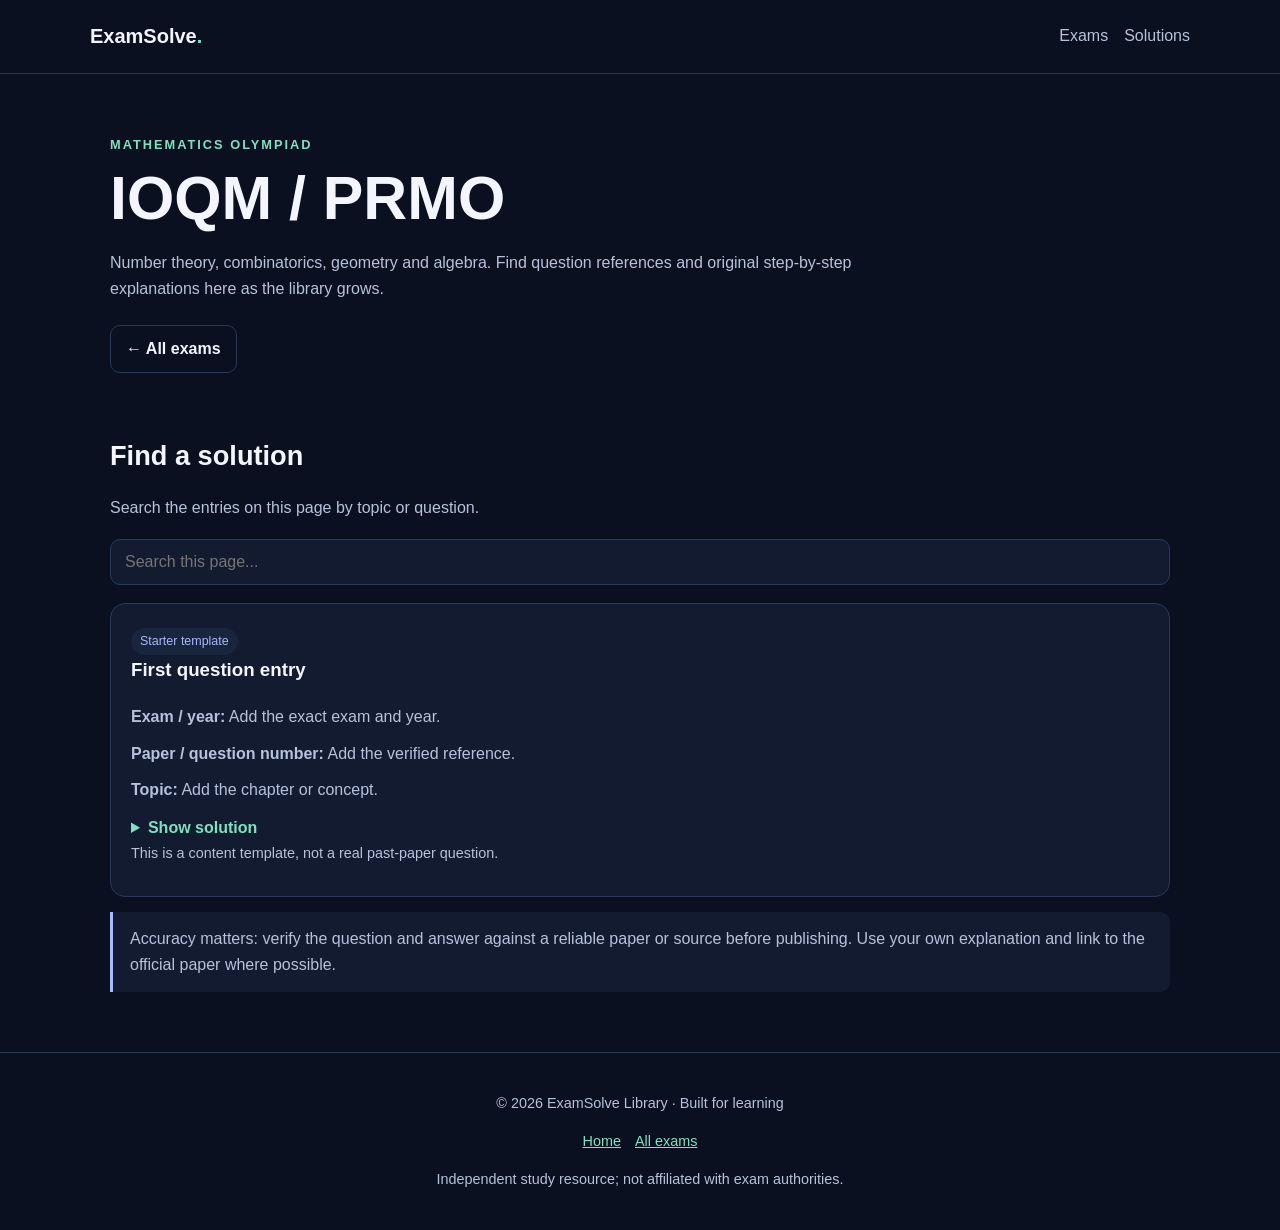
==== ioqm.html @ bfa8d43a "Add files via upload" ====
<!DOCTYPE html>
<html lang="en">
<head>
<meta charset="UTF-8"><meta name="viewport" content="width=device-width, initial-scale=1.0">
<meta name="description" content="Original explanations and question references for IOQM / PRMO.">
<meta name="robots" content="index,follow"><title>IOQM / PRMO | ExamSolve</title>
<link rel="stylesheet" href="styles.css">
</head>
<body>
<header><div class="brand"><a href="index.html">ExamSolve<span style="color:var(--accent)">.</span></a></div>
<nav aria-label="Main navigation"><a href="index.html#exams">Exams</a><a href="index.html#solutions">Solutions</a></nav></header>
<main><section class="hero"><div class="eyebrow">Mathematics olympiad</div><h1>IOQM / PRMO</h1>
<p class="muted">Number theory, combinatorics, geometry and algebra. Find question references and original step-by-step explanations here as the library grows.</p>
<div class="actions"><a class="btn secondary" href="index.html#exams">← All exams</a></div></section>
<section><h2>Find a solution</h2><p class="section-intro">Search the entries on this page by topic or question.</p>
<div class="search-row"><input type="search" id="searchBox" placeholder="Search this page..." aria-label="Search this page"></div>
<article class="card solution searchable" data-search="sample template ioqm number theory, combinatorics, geometry and algebra">
<span class="tag">Starter template</span><h3>First question entry</h3>
<p><strong>Exam / year:</strong> Add the exact exam and year.</p><p><strong>Paper / question number:</strong> Add the verified reference.</p>
<p><strong>Topic:</strong> Add the chapter or concept.</p>
<details><summary>Show solution</summary><p>Write an original, step-by-step explanation here. Include the reasoning, intermediate steps and a check of the final answer.</p></details>
<p class="small">This is a content template, not a real past-paper question.</p></article>
<p id="noResults" class="small" hidden>No matching entries. Try a different search term.</p></section>
<section><div class="notice">Accuracy matters: verify the question and answer against a reliable paper or source before publishing. Use your own explanation and link to the official paper where possible.</div></section></main>
<footer><p>© 2026 ExamSolve Library · Built for learning</p>
<p><a href="index.html">Home</a><a href="index.html#exams">All exams</a></p>
<p class="small">Independent study resource; not affiliated with exam authorities.</p></footer>
<script>
const searchBox=document.getElementById('searchBox');
const entries=[...document.querySelectorAll('.searchable')];
const noResults=document.getElementById('noResults');
searchBox.addEventListener('input',()=>{const q=searchBox.value.trim().toLowerCase();let count=0;
entries.forEach(e=>{const match=(e.innerText+' '+(e.dataset.search||'')).toLowerCase().includes(q);e.hidden=!match;if(match)count++;});
noResults.hidden=count!==0;});
</script>
</body></html>
---- styles.css ----
:root{--bg:#0b1020;--panel:#131b30;--panel2:#19243d;--text:#f3f6ff;--muted:#b6c2dc;--accent:#80e0c0;--accent2:#a8b8ff;--border:#2a3857}
*{box-sizing:border-box}html{scroll-behavior:smooth}body{margin:0;background:var(--bg);color:var(--text);font-family:Arial,Helvetica,sans-serif;line-height:1.65}
a{color:var(--accent)}header{padding:20px max(20px,calc((100% - 1100px)/2));border-bottom:1px solid var(--border);display:flex;justify-content:space-between;align-items:center;gap:16px;flex-wrap:wrap}
.brand{font-size:1.25rem;font-weight:800}.brand a{text-decoration:none;color:var(--text)}nav{display:flex;flex-wrap:wrap;gap:16px}nav a{text-decoration:none;color:var(--muted)}nav a:hover{color:var(--accent)}
main{max-width:1100px;margin:auto;padding:0 20px 60px}.hero{padding:60px 0 38px;max-width:800px}.eyebrow{color:var(--accent);font-size:.8rem;font-weight:700;text-transform:uppercase;letter-spacing:2px}
h1{font-size:clamp(2.1rem,6vw,3.8rem);line-height:1.1;margin:10px 0 18px}h2{font-size:1.7rem;margin-bottom:8px}h3{margin-top:0}.muted,.section-intro{color:var(--muted)}.grid{display:grid;grid-template-columns:repeat(auto-fit,minmax(220px,1fr));gap:16px}
.card{display:block;background:var(--panel);border:1px solid var(--border);border-radius:15px;padding:20px;color:var(--text);text-decoration:none;transition:transform .15s,border-color .15s}
a.card:hover{transform:translateY(-3px);border-color:var(--accent)}.card p{color:var(--muted);margin:0 0 10px}.tag{display:inline-block;background:var(--panel2);color:var(--accent2);border-radius:99px;padding:3px 9px;font-size:.78rem;margin:4px 4px 0 0}
.btn{display:inline-block;padding:10px 15px;border-radius:10px;background:var(--accent);color:#092018;font-weight:700;text-decoration:none}.btn.secondary{background:transparent;color:var(--text);border:1px solid var(--border)}
.actions{display:flex;gap:10px;flex-wrap:wrap;margin-top:22px}.search-row{margin:18px 0}input[type=search],select{width:100%;padding:13px 14px;border-radius:10px;border:1px solid var(--border);background:var(--panel);color:var(--text);font-size:1rem}
.solution{margin:15px 0}.solution details{margin-top:12px}summary{cursor:pointer;color:var(--accent);font-weight:700}.notice{border-left:3px solid var(--accent2);background:var(--panel);padding:14px 17px;border-radius:0 10px 10px 0;color:var(--muted)}
footer{border-top:1px solid var(--border);padding:24px 20px;color:var(--muted);text-align:center;font-size:.9rem}footer a{margin:0 7px}.small{font-size:.9rem;color:var(--muted)}
@media(max-width:560px){header{align-items:flex-start}.hero{padding-top:40px}}
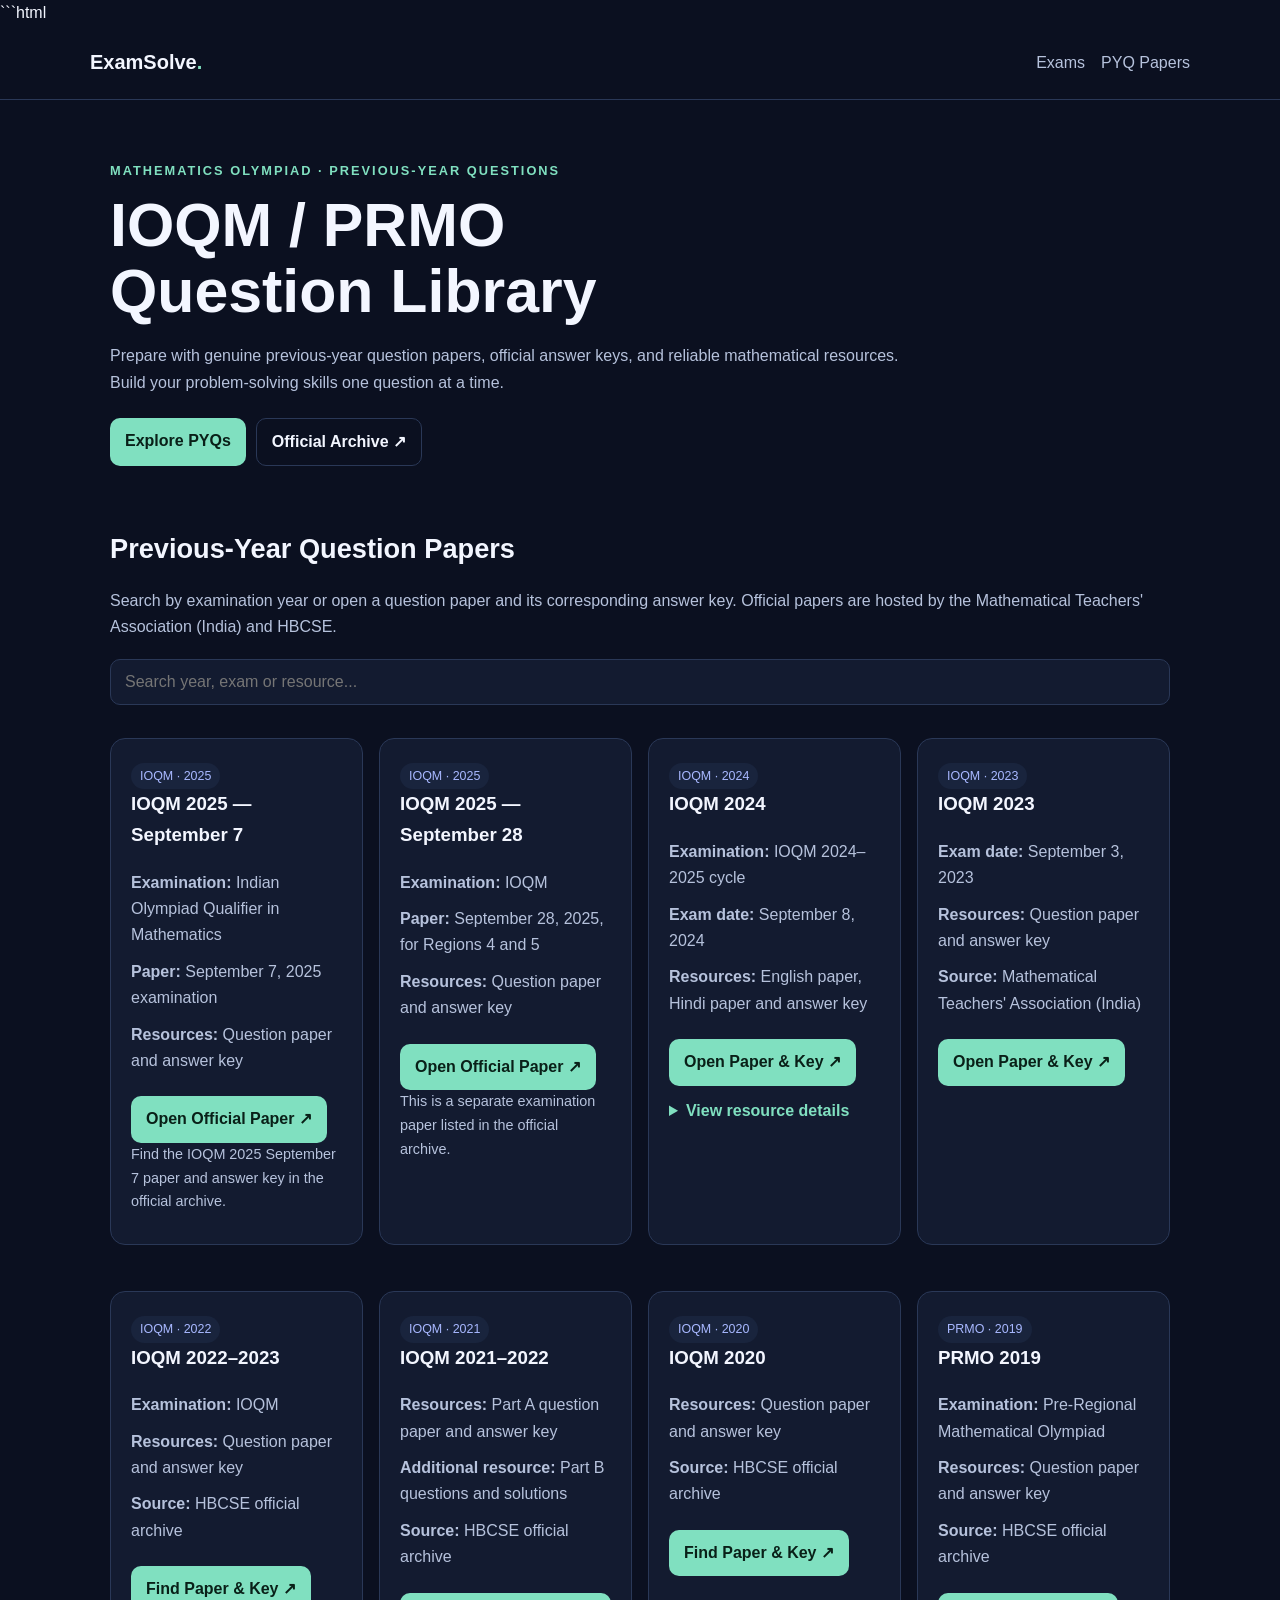
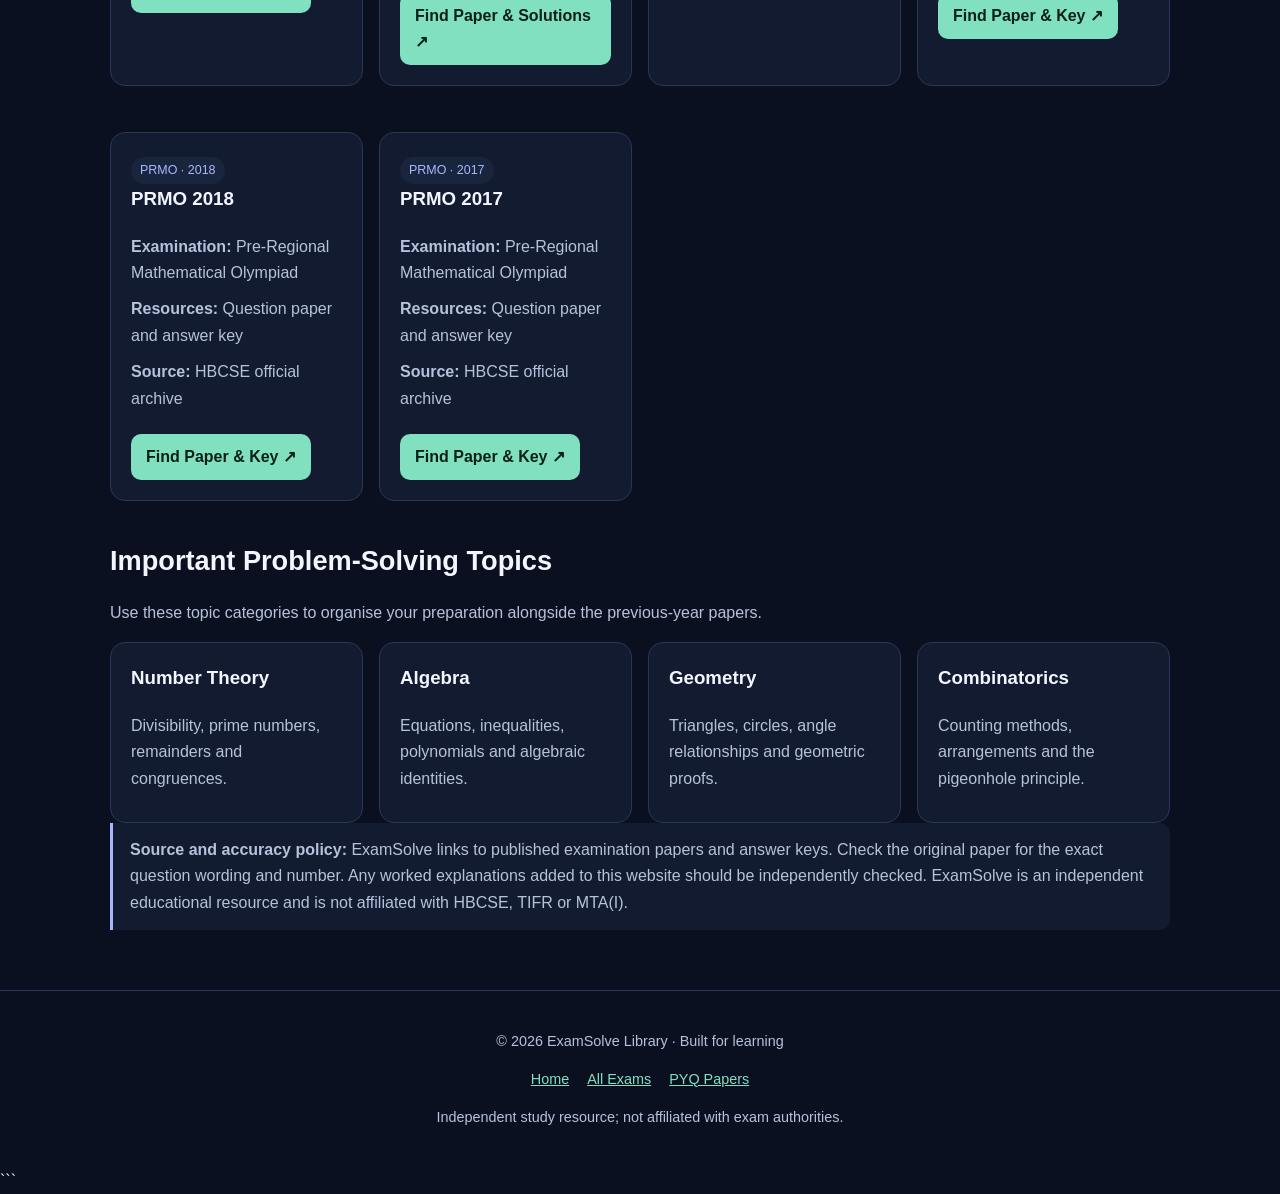
==== commit e91caf46: "Revise IOQM/PRMO HTML structure and content Updated the HTML structure and content for IOQM/PRMO res" ====
--- a/ioqm.html
+++ b/ioqm.html
@@ -1,36 +1,402 @@
+```html
 <!DOCTYPE html>
 <html lang="en">
 <head>
-<meta charset="UTF-8"><meta name="viewport" content="width=device-width, initial-scale=1.0">
-<meta name="description" content="Original explanations and question references for IOQM / PRMO.">
-<meta name="robots" content="index,follow"><title>IOQM / PRMO | ExamSolve</title>
+<meta charset="UTF-8">
+<meta name="viewport" content="width=device-width, initial-scale=1.0">
+<meta name="description" content="Explore genuine IOQM and PRMO previous-year question papers, official answer keys, and mathematics olympiad practice resources.">
+<meta name="robots" content="index,follow">
+<title>IOQM / PRMO PYQs | ExamSolve</title>
 <link rel="stylesheet" href="styles.css">
 </head>
+
 <body>
-<header><div class="brand"><a href="index.html">ExamSolve<span style="color:var(--accent)">.</span></a></div>
-<nav aria-label="Main navigation"><a href="index.html#exams">Exams</a><a href="index.html#solutions">Solutions</a></nav></header>
-<main><section class="hero"><div class="eyebrow">Mathematics olympiad</div><h1>IOQM / PRMO</h1>
-<p class="muted">Number theory, combinatorics, geometry and algebra. Find question references and original step-by-step explanations here as the library grows.</p>
-<div class="actions"><a class="btn secondary" href="index.html#exams">← All exams</a></div></section>
-<section><h2>Find a solution</h2><p class="section-intro">Search the entries on this page by topic or question.</p>
-<div class="search-row"><input type="search" id="searchBox" placeholder="Search this page..." aria-label="Search this page"></div>
-<article class="card solution searchable" data-search="sample template ioqm number theory, combinatorics, geometry and algebra">
-<span class="tag">Starter template</span><h3>First question entry</h3>
-<p><strong>Exam / year:</strong> Add the exact exam and year.</p><p><strong>Paper / question number:</strong> Add the verified reference.</p>
-<p><strong>Topic:</strong> Add the chapter or concept.</p>
-<details><summary>Show solution</summary><p>Write an original, step-by-step explanation here. Include the reasoning, intermediate steps and a check of the final answer.</p></details>
-<p class="small">This is a content template, not a real past-paper question.</p></article>
-<p id="noResults" class="small" hidden>No matching entries. Try a different search term.</p></section>
-<section><div class="notice">Accuracy matters: verify the question and answer against a reliable paper or source before publishing. Use your own explanation and link to the official paper where possible.</div></section></main>
-<footer><p>© 2026 ExamSolve Library · Built for learning</p>
-<p><a href="index.html">Home</a><a href="index.html#exams">All exams</a></p>
-<p class="small">Independent study resource; not affiliated with exam authorities.</p></footer>
+
+<header>
+    <div class="brand">
+        <a href="index.html">ExamSolve<span style="color:var(--accent)">.</span></a>
+    </div>
+    <nav aria-label="Main navigation">
+        <a href="index.html#exams">Exams</a>
+        <a href="#papers">PYQ Papers</a>
+    </nav>
+</header>
+
+<main>
+
+<section class="hero">
+    <div class="eyebrow">Mathematics Olympiad · Previous-Year Questions</div>
+
+    <h1>IOQM / PRMO<br>Question Library</h1>
+
+    <p class="muted">
+        Prepare with genuine previous-year question papers, official
+        answer keys, and reliable mathematical resources.
+        Build your problem-solving skills one question at a time.
+    </p>
+
+    <div class="actions">
+        <a class="btn" href="#papers">Explore PYQs</a>
+        <a class="btn secondary"
+           href="https://olympiads.hbcse.tifr.res.in/past-papers-sample-questions/"
+           target="_blank" rel="noopener noreferrer">
+           Official Archive ↗
+        </a>
+    </div>
+</section>
+
+<section id="papers">
+
+    <h2>Previous-Year Question Papers</h2>
+
+    <p class="section-intro">
+        Search by examination year or open a question paper and its
+        corresponding answer key. Official papers are hosted by the
+        Mathematical Teachers' Association (India) and HBCSE.
+    </p>
+
+    <div class="search-row">
+        <input
+            type="search"
+            id="searchBox"
+            placeholder="Search year, exam or resource..."
+            aria-label="Search previous-year question papers">
+    </div>
+
+    <div class="grid">
+
+        <article class="card solution searchable"
+                 data-search="ioqm 2025 september 7 question paper answer key official">
+
+            <span class="tag">IOQM · 2025</span>
+
+            <h3>IOQM 2025 — September 7</h3>
+
+            <p><strong>Examination:</strong> Indian Olympiad Qualifier in Mathematics</p>
+            <p><strong>Paper:</strong> September 7, 2025 examination</p>
+            <p><strong>Resources:</strong> Question paper and answer key</p>
+
+            <div class="actions">
+                <a class="btn"
+                   href="https://olympiads.hbcse.tifr.res.in/past-papers-sample-questions/"
+                   target="_blank" rel="noopener noreferrer">
+                   Open Official Paper ↗
+                </a>
+            </div>
+
+            <p class="small">
+                Find the IOQM 2025 September 7 paper and answer key
+                in the official archive.
+            </p>
+
+        </article>
+
+        <article class="card solution searchable"
+                 data-search="ioqm 2025 september 28 regions 4 5 question paper answer key">
+
+            <span class="tag">IOQM · 2025</span>
+
+            <h3>IOQM 2025 — September 28</h3>
+
+            <p><strong>Examination:</strong> IOQM</p>
+            <p><strong>Paper:</strong> September 28, 2025, for Regions 4 and 5</p>
+            <p><strong>Resources:</strong> Question paper and answer key</p>
+
+            <div class="actions">
+                <a class="btn"
+                   href="https://olympiads.hbcse.tifr.res.in/past-papers-sample-questions/"
+                   target="_blank" rel="noopener noreferrer">
+                   Open Official Paper ↗
+                </a>
+            </div>
+
+            <p class="small">
+                This is a separate examination paper listed in the
+                official archive.
+            </p>
+
+        </article>
+
+        <article class="card solution searchable"
+                 data-search="ioqm 2024 question paper english hindi answer key">
+
+            <span class="tag">IOQM · 2024</span>
+
+            <h3>IOQM 2024</h3>
+
+            <p><strong>Examination:</strong> IOQM 2024–2025 cycle</p>
+            <p><strong>Exam date:</strong> September 8, 2024</p>
+            <p><strong>Resources:</strong> English paper, Hindi paper and answer key</p>
+
+            <div class="actions">
+                <a class="btn"
+                   href="https://www.mtai.org.in/ioqm-2024/"
+                   target="_blank" rel="noopener noreferrer">
+                   Open Paper &amp; Key ↗
+                </a>
+            </div>
+
+            <details>
+                <summary>View resource details</summary>
+                <p>
+                    The official examination page provides the question
+                    paper and provisional answer key. The page also
+                    records the subsequent answer-key clarification.
+                </p>
+            </details>
+
+        </article>
+
+        <article class="card solution searchable"
+                 data-search="ioqm 2023 question paper answer key september 3">
+
+            <span class="tag">IOQM · 2023</span>
+
+            <h3>IOQM 2023</h3>
+
+            <p><strong>Exam date:</strong> September 3, 2023</p>
+            <p><strong>Resources:</strong> Question paper and answer key</p>
+            <p><strong>Source:</strong> Mathematical Teachers' Association (India)</p>
+
+            <div class="actions">
+                <a class="btn"
+                   href="https://www.mtai.org.in/ioqm-2023/"
+                   target="_blank" rel="noopener noreferrer">
+                   Open Paper &amp; Key ↗
+                </a>
+            </div>
+
+        </article>
+
+        <article class="card solution searchable"
+                 data-search="ioqm 2022 2022-23 question paper answer key">
+
+            <span class="tag">IOQM · 2022</span>
+
+            <h3>IOQM 2022–2023</h3>
+
+            <p><strong>Examination:</strong> IOQM</p>
+            <p><strong>Resources:</strong> Question paper and answer key</p>
+            <p><strong>Source:</strong> HBCSE official archive</p>
+
+            <div class="actions">
+                <a class="btn"
+                   href="https://olympiads.hbcse.tifr.res.in/past-papers-sample-questions/"
+                   target="_blank" rel="noopener noreferrer">
+                   Find Paper &amp; Key ↗
+                </a>
+            </div>
+
+        </article>
+
+        <article class="card solution searchable"
+                 data-search="ioqm 2021 2021-22 part a part b answer key solutions">
+
+            <span class="tag">IOQM · 2021</span>
+
+            <h3>IOQM 2021–2022</h3>
+
+            <p><strong>Resources:</strong> Part A question paper and answer key</p>
+            <p><strong>Additional resource:</strong> Part B questions and solutions</p>
+            <p><strong>Source:</strong> HBCSE official archive</p>
+
+            <div class="actions">
+                <a class="btn"
+                   href="https://olympiads.hbcse.tifr.res.in/past-papers-sample-questions/"
+                   target="_blank" rel="noopener noreferrer">
+                   Find Paper &amp; Solutions ↗
+                </a>
+            </div>
+
+        </article>
+
+        <article class="card solution searchable"
+                 data-search="ioqm 2020 question paper answer key">
+
+            <span class="tag">IOQM · 2020</span>
+
+            <h3>IOQM 2020</h3>
+
+            <p><strong>Resources:</strong> Question paper and answer key</p>
+            <p><strong>Source:</strong> HBCSE official archive</p>
+
+            <div class="actions">
+                <a class="btn"
+                   href="https://olympiads.hbcse.tifr.res.in/past-papers-sample-questions/"
+                   target="_blank" rel="noopener noreferrer">
+                   Find Paper &amp; Key ↗
+                </a>
+            </div>
+
+        </article>
+
+        <article class="card solution searchable"
+                 data-search="prmo 2019 question paper answer key">
+
+            <span class="tag">PRMO · 2019</span>
+
+            <h3>PRMO 2019</h3>
+
+            <p><strong>Examination:</strong> Pre-Regional Mathematical Olympiad</p>
+            <p><strong>Resources:</strong> Question paper and answer key</p>
+            <p><strong>Source:</strong> HBCSE official archive</p>
+
+            <div class="actions">
+                <a class="btn"
+                   href="https://olympiads.hbcse.tifr.res.in/past-papers-sample-questions/"
+                   target="_blank" rel="noopener noreferrer">
+                   Find Paper &amp; Key ↗
+                </a>
+            </div>
+
+        </article>
+
+        <article class="card solution searchable"
+                 data-search="prmo 2018 question paper answer key">
+
+            <span class="tag">PRMO · 2018</span>
+
+            <h3>PRMO 2018</h3>
+
+            <p><strong>Examination:</strong> Pre-Regional Mathematical Olympiad</p>
+            <p><strong>Resources:</strong> Question paper and answer key</p>
+            <p><strong>Source:</strong> HBCSE official archive</p>
+
+            <div class="actions">
+                <a class="btn"
+                   href="https://olympiads.hbcse.tifr.res.in/past-papers-sample-questions/"
+                   target="_blank" rel="noopener noreferrer">
+                   Find Paper &amp; Key ↗
+                </a>
+            </div>
+
+        </article>
+
+        <article class="card solution searchable"
+                 data-search="prmo 2017 question paper answer key">
+
+            <span class="tag">PRMO · 2017</span>
+
+            <h3>PRMO 2017</h3>
+
+            <p><strong>Examination:</strong> Pre-Regional Mathematical Olympiad</p>
+            <p><strong>Resources:</strong> Question paper and answer key</p>
+            <p><strong>Source:</strong> HBCSE official archive</p>
+
+            <div class="actions">
+                <a class="btn"
+                   href="https://olympiads.hbcse.tifr.res.in/past-papers-sample-questions/"
+                   target="_blank" rel="noopener noreferrer">
+                   Find Paper &amp; Key ↗
+                </a>
+            </div>
+
+        </article>
+
+    </div>
+
+    <p id="noResults" class="small" hidden>
+        No matching papers found. Try searching for a different year or exam.
+    </p>
+
+</section>
+
+<section id="topics">
+
+    <h2>Important Problem-Solving Topics</h2>
+
+    <p class="section-intro">
+        Use these topic categories to organise your preparation
+        alongside the previous-year papers.
+    </p>
+
+    <div class="grid">
+
+        <article class="card searchable"
+                 data-search="number theory divisibility primes remainders congruences">
+            <h3>Number Theory</h3>
+            <p>Divisibility, prime numbers, remainders and congruences.</p>
+        </article>
+
+        <article class="card searchable"
+                 data-search="algebra equations inequalities polynomials">
+            <h3>Algebra</h3>
+            <p>Equations, inequalities, polynomials and algebraic identities.</p>
+        </article>
+
+        <article class="card searchable"
+                 data-search="geometry triangles circles angles">
+            <h3>Geometry</h3>
+            <p>Triangles, circles, angle relationships and geometric proofs.</p>
+        </article>
+
+        <article class="card searchable"
+                 data-search="combinatorics counting arrangements pigeonhole principle">
+            <h3>Combinatorics</h3>
+            <p>Counting methods, arrangements and the pigeonhole principle.</p>
+        </article>
+
+    </div>
+
+</section>
+
+<section>
+
+    <div class="notice">
+        <strong>Source and accuracy policy:</strong>
+        ExamSolve links to published examination papers and answer keys.
+        Check the original paper for the exact question wording and number.
+        Any worked explanations added to this website should be independently
+        checked. ExamSolve is an independent educational resource and is not
+        affiliated with HBCSE, TIFR or MTA(I).
+    </div>
+
+</section>
+
+</main>
+
+<footer>
+
+    <p>© 2026 ExamSolve Library · Built for learning</p>
+
+    <p>
+        <a href="index.html">Home</a>
+        <a href="index.html#exams">All Exams</a>
+        <a href="#papers">PYQ Papers</a>
+    </p>
+
+    <p class="small">
+        Independent study resource; not affiliated with exam authorities.
+    </p>
+
+</footer>
+
 <script>
-const searchBox=document.getElementById('searchBox');
-const entries=[...document.querySelectorAll('.searchable')];
-const noResults=document.getElementById('noResults');
-searchBox.addEventListener('input',()=>{const q=searchBox.value.trim().toLowerCase();let count=0;
-entries.forEach(e=>{const match=(e.innerText+' '+(e.dataset.search||'')).toLowerCase().includes(q);e.hidden=!match;if(match)count++;});
-noResults.hidden=count!==0;});
+const searchBox = document.getElementById('searchBox');
+const entries = [...document.querySelectorAll('.searchable')];
+const noResults = document.getElementById('noResults');
+
+searchBox.addEventListener('input', () => {
+    const query = searchBox.value.trim().toLowerCase();
+    let count = 0;
+
+    entries.forEach(entry => {
+        const searchableText =
+            (entry.innerText + ' ' + (entry.dataset.search || '')).toLowerCase();
+
+        const matches = searchableText.includes(query);
+
+        entry.hidden = !matches;
+
+        if (matches) {
+            count++;
+        }
+    });
+
+    noResults.hidden = count !== 0;
+});
 </script>
-</body></html>+
+</body>
+</html>
+```
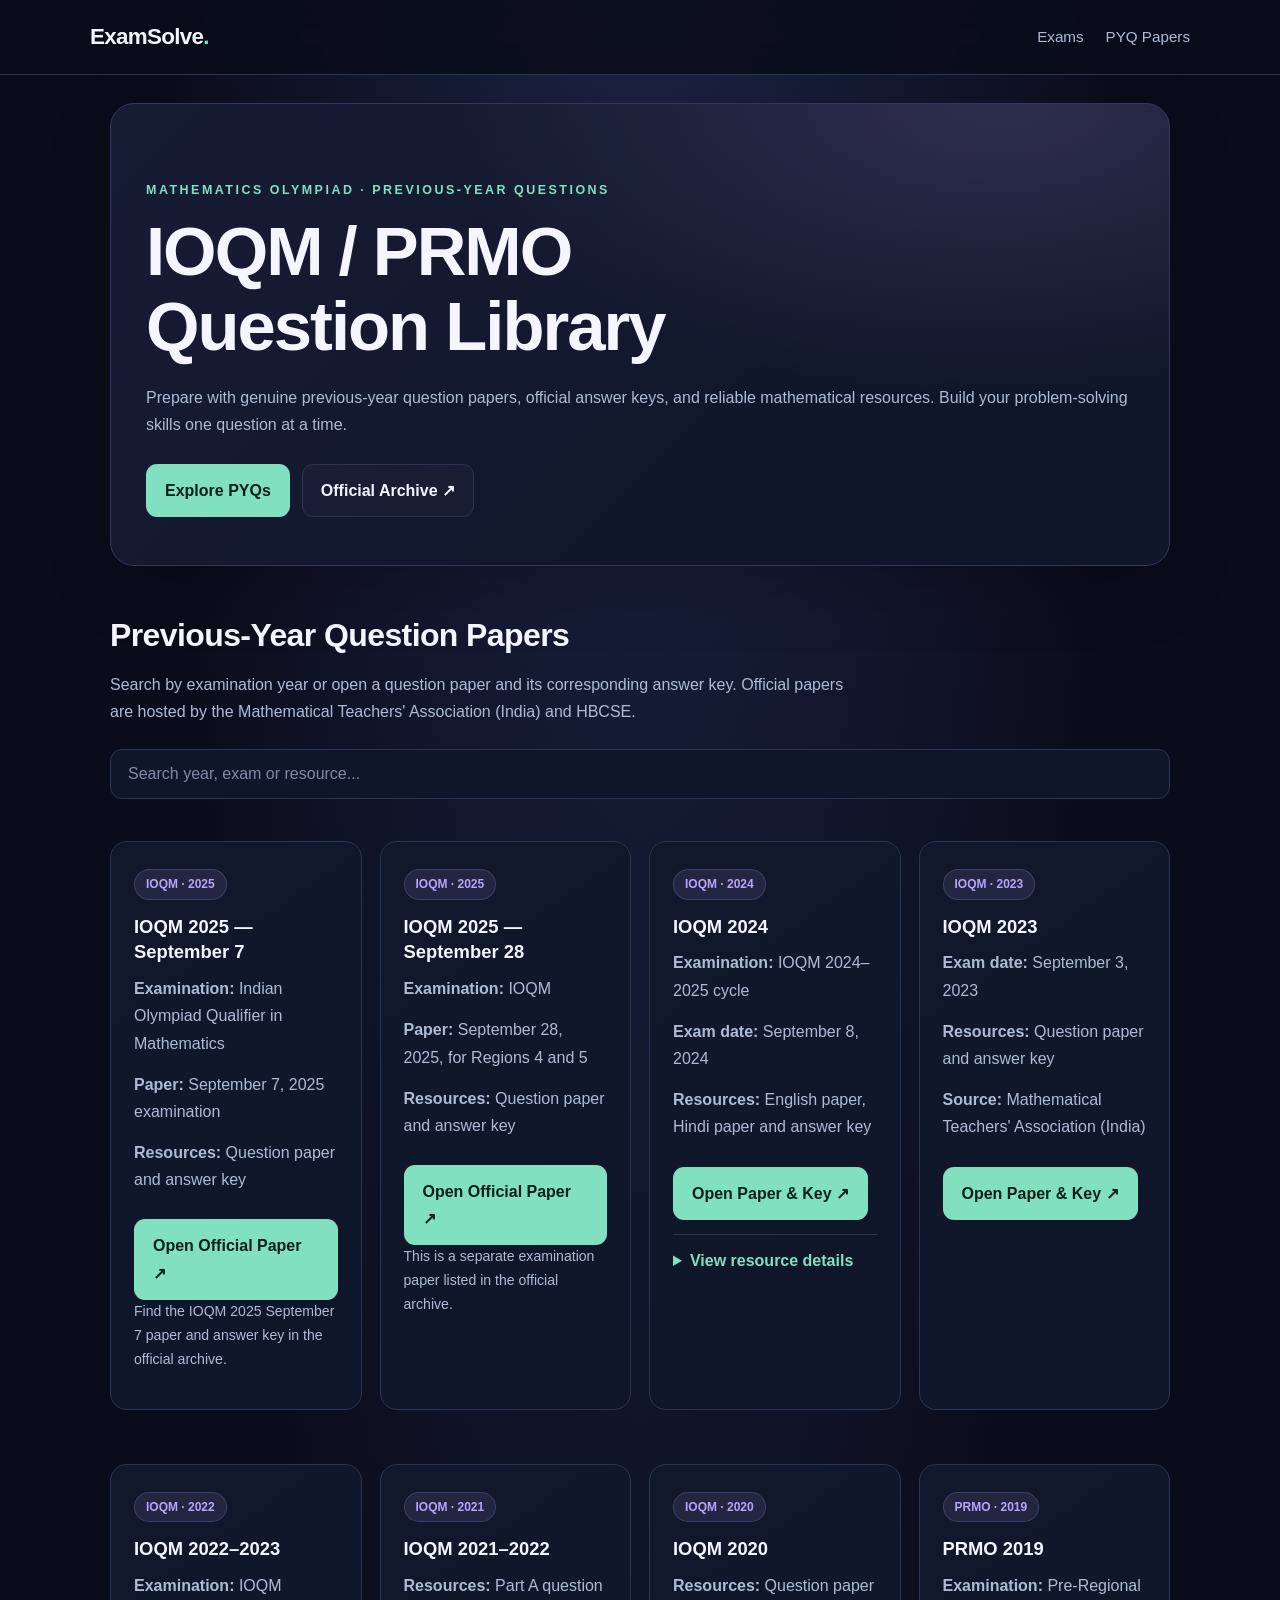
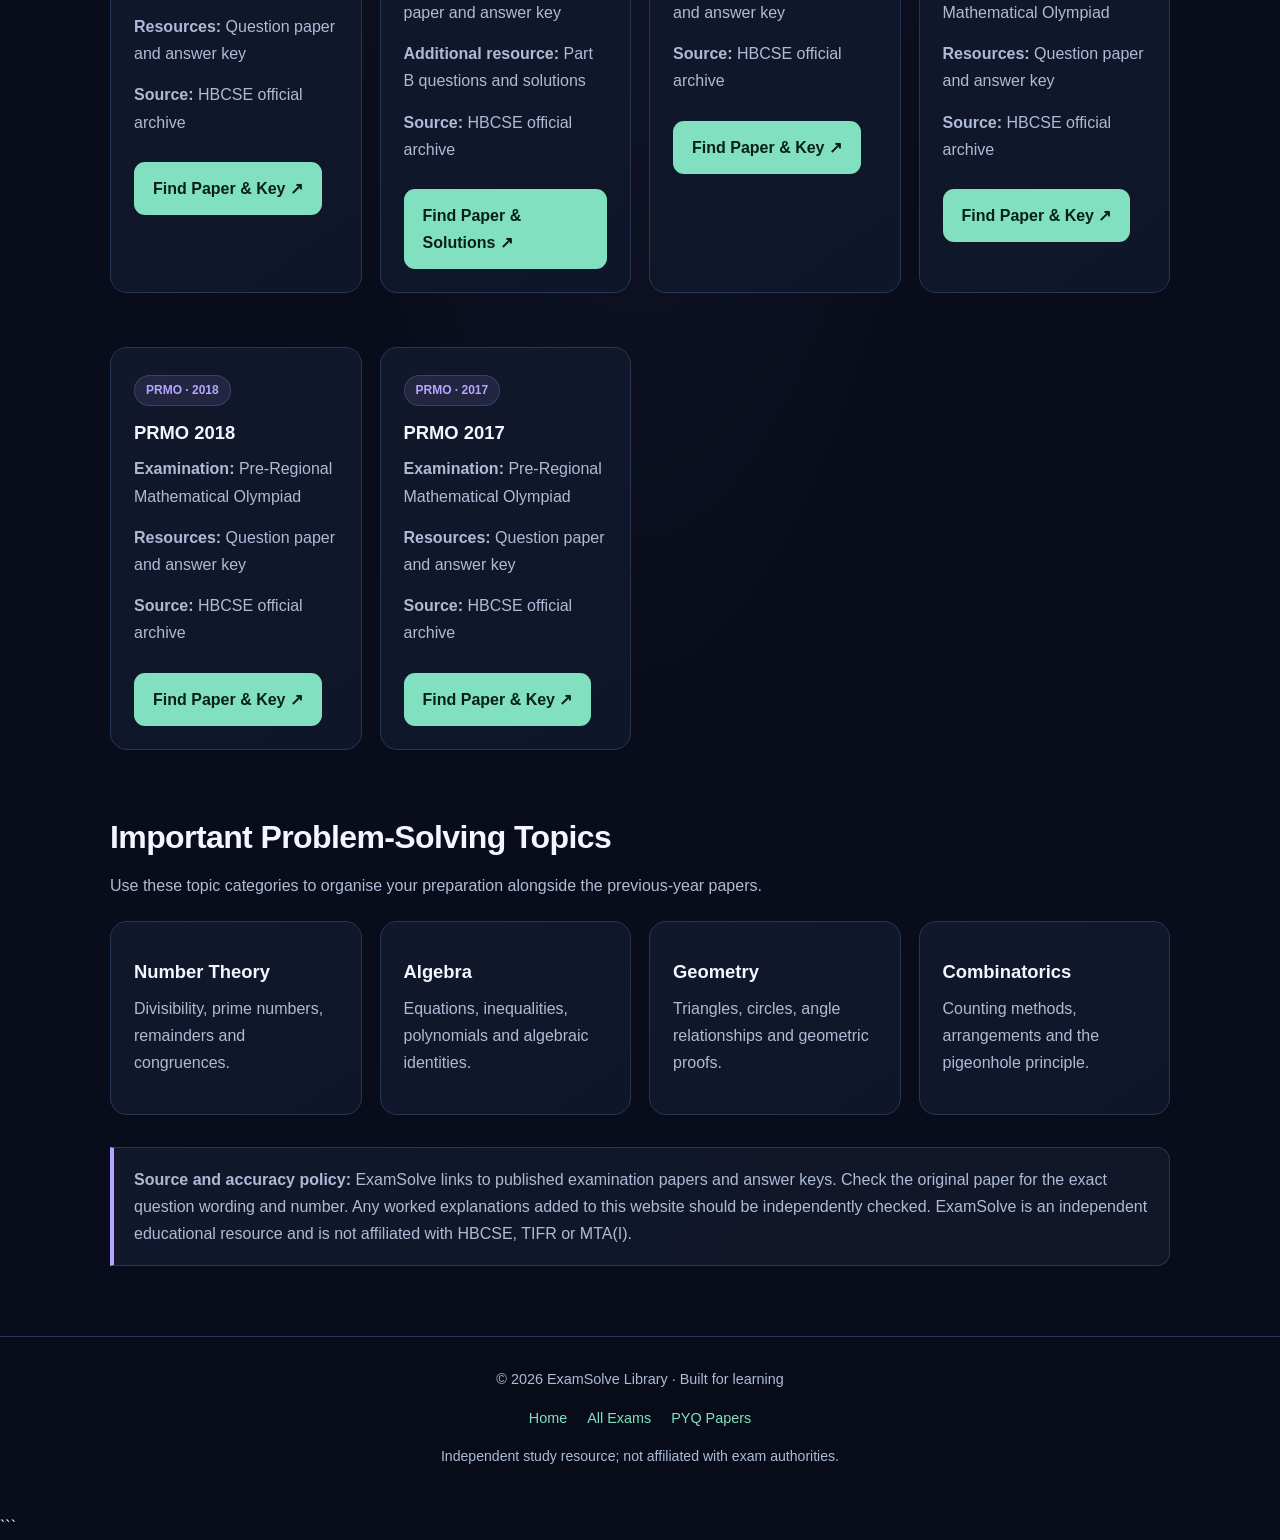
==== commit daa991ec: "Remove markdown code block from HTML file" ====
--- a/ioqm.html
+++ b/ioqm.html
@@ -1,4 +1,3 @@
-```html
 <!DOCTYPE html>
 <html lang="en">
 <head>
--- a/styles.css
+++ b/styles.css
@@ -1,13 +1,371 @@
-:root{--bg:#0b1020;--panel:#131b30;--panel2:#19243d;--text:#f3f6ff;--muted:#b6c2dc;--accent:#80e0c0;--accent2:#a8b8ff;--border:#2a3857}
-*{box-sizing:border-box}html{scroll-behavior:smooth}body{margin:0;background:var(--bg);color:var(--text);font-family:Arial,Helvetica,sans-serif;line-height:1.65}
-a{color:var(--accent)}header{padding:20px max(20px,calc((100% - 1100px)/2));border-bottom:1px solid var(--border);display:flex;justify-content:space-between;align-items:center;gap:16px;flex-wrap:wrap}
-.brand{font-size:1.25rem;font-weight:800}.brand a{text-decoration:none;color:var(--text)}nav{display:flex;flex-wrap:wrap;gap:16px}nav a{text-decoration:none;color:var(--muted)}nav a:hover{color:var(--accent)}
-main{max-width:1100px;margin:auto;padding:0 20px 60px}.hero{padding:60px 0 38px;max-width:800px}.eyebrow{color:var(--accent);font-size:.8rem;font-weight:700;text-transform:uppercase;letter-spacing:2px}
-h1{font-size:clamp(2.1rem,6vw,3.8rem);line-height:1.1;margin:10px 0 18px}h2{font-size:1.7rem;margin-bottom:8px}h3{margin-top:0}.muted,.section-intro{color:var(--muted)}.grid{display:grid;grid-template-columns:repeat(auto-fit,minmax(220px,1fr));gap:16px}
-.card{display:block;background:var(--panel);border:1px solid var(--border);border-radius:15px;padding:20px;color:var(--text);text-decoration:none;transition:transform .15s,border-color .15s}
-a.card:hover{transform:translateY(-3px);border-color:var(--accent)}.card p{color:var(--muted);margin:0 0 10px}.tag{display:inline-block;background:var(--panel2);color:var(--accent2);border-radius:99px;padding:3px 9px;font-size:.78rem;margin:4px 4px 0 0}
-.btn{display:inline-block;padding:10px 15px;border-radius:10px;background:var(--accent);color:#092018;font-weight:700;text-decoration:none}.btn.secondary{background:transparent;color:var(--text);border:1px solid var(--border)}
-.actions{display:flex;gap:10px;flex-wrap:wrap;margin-top:22px}.search-row{margin:18px 0}input[type=search],select{width:100%;padding:13px 14px;border-radius:10px;border:1px solid var(--border);background:var(--panel);color:var(--text);font-size:1rem}
-.solution{margin:15px 0}.solution details{margin-top:12px}summary{cursor:pointer;color:var(--accent);font-weight:700}.notice{border-left:3px solid var(--accent2);background:var(--panel);padding:14px 17px;border-radius:0 10px 10px 0;color:var(--muted)}
-footer{border-top:1px solid var(--border);padding:24px 20px;color:var(--muted);text-align:center;font-size:.9rem}footer a{margin:0 7px}.small{font-size:.9rem;color:var(--muted)}
-@media(max-width:560px){header{align-items:flex-start}.hero{padding-top:40px}}
+:root {
+  --bg: #090d1b;
+  --panel: #11182b;
+  --panel2: #1b2540;
+  --text: #f3f5ff;
+  --muted: #aebbd7;
+  --accent: #80e0c0;
+  --accent2: #b6a4ff;
+  --border: #293653;
+}
+
+* {
+  box-sizing: border-box;
+}
+
+html {
+  scroll-behavior: smooth;
+  scroll-padding-top: 90px;
+}
+
+body {
+  margin: 0;
+  background:
+    radial-gradient(ellipse at 50% -20%, #20264a 0%, transparent 55%),
+    var(--bg);
+  color: var(--text);
+  font-family: Arial, Helvetica, sans-serif;
+  line-height: 1.7;
+}
+
+a {
+  color: var(--accent);
+  text-underline-offset: 4px;
+}
+
+header {
+  padding: 18px max(20px, calc((100% - 1100px) / 2));
+  border-bottom: 1px solid var(--border);
+  display: flex;
+  justify-content: space-between;
+  align-items: center;
+  gap: 16px;
+  flex-wrap: wrap;
+  background: rgba(9, 13, 27, 0.88);
+  backdrop-filter: blur(16px);
+  position: sticky;
+  top: 0;
+  z-index: 10;
+}
+
+.brand {
+  font-size: 1.4rem;
+  font-weight: 800;
+  letter-spacing: -0.7px;
+}
+
+.brand a {
+  text-decoration: none;
+  color: var(--text);
+}
+
+nav {
+  display: flex;
+  flex-wrap: wrap;
+  gap: 22px;
+}
+
+nav a {
+  text-decoration: none;
+  color: var(--muted);
+  font-size: 0.95rem;
+  transition: color 0.2s ease;
+}
+
+nav a:hover {
+  color: var(--accent);
+}
+
+main {
+  max-width: 1100px;
+  margin: auto;
+  padding: 0 20px 70px;
+}
+
+.hero {
+  padding: 76px 35px 48px;
+  margin: 28px 0 38px;
+  max-width: none;
+  border: 1px solid #38345e;
+  border-radius: 24px;
+  background:
+    radial-gradient(ellipse at 85% 0%, rgba(182, 164, 255, 0.17), transparent 45%),
+    linear-gradient(135deg, #171c35, #101629 75%);
+  box-shadow: 0 22px 65px rgba(0, 0, 0, 0.2);
+}
+
+.eyebrow {
+  color: var(--accent);
+  font-size: 0.78rem;
+  font-weight: 800;
+  text-transform: uppercase;
+  letter-spacing: 2.5px;
+}
+
+h1 {
+  font-size: clamp(2.5rem, 7vw, 4.3rem);
+  line-height: 1.08;
+  letter-spacing: -2px;
+  margin: 14px 0 20px;
+}
+
+h2 {
+  font-size: clamp(1.5rem, 4vw, 2rem);
+  letter-spacing: -0.6px;
+  margin: 42px 0 8px;
+}
+
+h3 {
+  margin-top: 14px;
+  margin-bottom: 10px;
+  font-size: 1.15rem;
+  line-height: 1.4;
+}
+
+p {
+  margin-top: 0;
+}
+
+.muted,
+.section-intro {
+  color: var(--muted);
+}
+
+.section-intro {
+  max-width: 760px;
+  margin-bottom: 22px;
+}
+
+.grid {
+  display: grid;
+  grid-template-columns: repeat(auto-fit, minmax(240px, 1fr));
+  gap: 18px;
+  align-items: stretch;
+}
+
+.card {
+  display: block;
+  background: linear-gradient(145deg, var(--panel), #101629);
+  border: 1px solid var(--border);
+  border-radius: 17px;
+  padding: 23px;
+  color: var(--text);
+  text-decoration: none;
+  transition:
+    transform 0.22s ease,
+    border-color 0.22s ease,
+    box-shadow 0.22s ease,
+    background 0.22s ease;
+}
+
+.card:hover {
+  border-color: #6960a4;
+  box-shadow: 0 12px 32px rgba(0, 0, 0, 0.2);
+}
+
+a.card:hover {
+  transform: translateY(-4px);
+  border-color: var(--accent);
+}
+
+.card p {
+  color: var(--muted);
+  margin: 0 0 14px;
+}
+
+.card > a {
+  display: inline-block;
+  margin-top: 5px;
+  font-weight: 700;
+  text-decoration: none;
+}
+
+.card > a:hover {
+  text-decoration: underline;
+}
+
+.tag {
+  display: inline-block;
+  background: rgba(182, 164, 255, 0.1);
+  color: var(--accent2);
+  border: 1px solid rgba(182, 164, 255, 0.2);
+  border-radius: 99px;
+  padding: 4px 11px;
+  font-size: 0.75rem;
+  font-weight: 700;
+  margin: 4px 4px 0 0;
+}
+
+.btn {
+  display: inline-block;
+  padding: 12px 18px;
+  border-radius: 11px;
+  background: var(--accent);
+  color: #092018;
+  font-weight: 800;
+  text-decoration: none;
+  border: 1px solid transparent;
+  transition: transform 0.2s ease, filter 0.2s ease;
+}
+
+.btn:hover {
+  transform: translateY(-2px);
+  filter: brightness(1.08);
+}
+
+.btn.secondary {
+  background: rgba(255, 255, 255, 0.025);
+  color: var(--text);
+  border: 1px solid var(--border);
+}
+
+.btn.secondary:hover {
+  border-color: var(--accent2);
+}
+
+.actions {
+  display: flex;
+  gap: 12px;
+  flex-wrap: wrap;
+  margin-top: 26px;
+}
+
+.search-row {
+  margin: 24px 0;
+}
+
+input[type=search],
+select {
+  width: 100%;
+  padding: 15px 17px;
+  border-radius: 12px;
+  border: 1px solid var(--border);
+  background: #101629;
+  color: var(--text);
+  font-size: 1rem;
+  outline: none;
+  transition: border-color 0.2s ease, box-shadow 0.2s ease;
+}
+
+input[type=search]::placeholder {
+  color: #7f8ba8;
+}
+
+input[type=search]:focus,
+select:focus {
+  border-color: var(--accent2);
+  box-shadow: 0 0 0 3px rgba(182, 164, 255, 0.12);
+}
+
+.solution {
+  margin: 18px 0;
+}
+
+.solution details {
+  margin-top: 14px;
+  padding-top: 12px;
+  border-top: 1px solid var(--border);
+}
+
+summary {
+  cursor: pointer;
+  color: var(--accent);
+  font-weight: 700;
+}
+
+summary:hover {
+  color: var(--accent2);
+}
+
+.notice {
+  border: 1px solid var(--border);
+  border-left: 4px solid var(--accent2);
+  background: linear-gradient(110deg, var(--panel), #111629);
+  padding: 18px 20px;
+  border-radius: 0 13px 13px 0;
+  color: var(--muted);
+  margin-top: 32px;
+}
+
+footer {
+  border-top: 1px solid var(--border);
+  padding: 30px 20px;
+  color: var(--muted);
+  text-align: center;
+  font-size: 0.9rem;
+  background: rgba(8, 12, 24, 0.6);
+}
+
+footer a {
+  margin: 0 8px;
+  text-decoration: none;
+}
+
+footer a:hover {
+  color: var(--accent);
+}
+
+.small {
+  font-size: 0.88rem;
+  color: var(--muted);
+}
+
+[hidden] {
+  display: none !important;
+}
+
+::selection {
+  background: var(--accent2);
+  color: #090d1b;
+}
+
+@media (max-width: 560px) {
+  header {
+    align-items: flex-start;
+    padding: 16px 20px;
+  }
+
+  nav {
+    gap: 14px;
+  }
+
+  main {
+    padding: 0 15px 45px;
+  }
+
+  .hero {
+    padding: 42px 23px 30px;
+    margin-top: 18px;
+    border-radius: 18px;
+  }
+
+  h1 {
+    letter-spacing: -1.2px;
+  }
+
+  .grid {
+    grid-template-columns: 1fr;
+    gap: 13px;
+  }
+
+  .card {
+    padding: 20px;
+  }
+
+  .actions {
+    flex-direction: column;
+  }
+
+  .btn {
+    text-align: center;
+  }
+}
+
+@media (prefers-reduced-motion: reduce) {
+  *,
+  *::before,
+  *::after {
+    scroll-behavior: auto !important;
+    transition-duration: 0.01ms !important;
+  }
+}
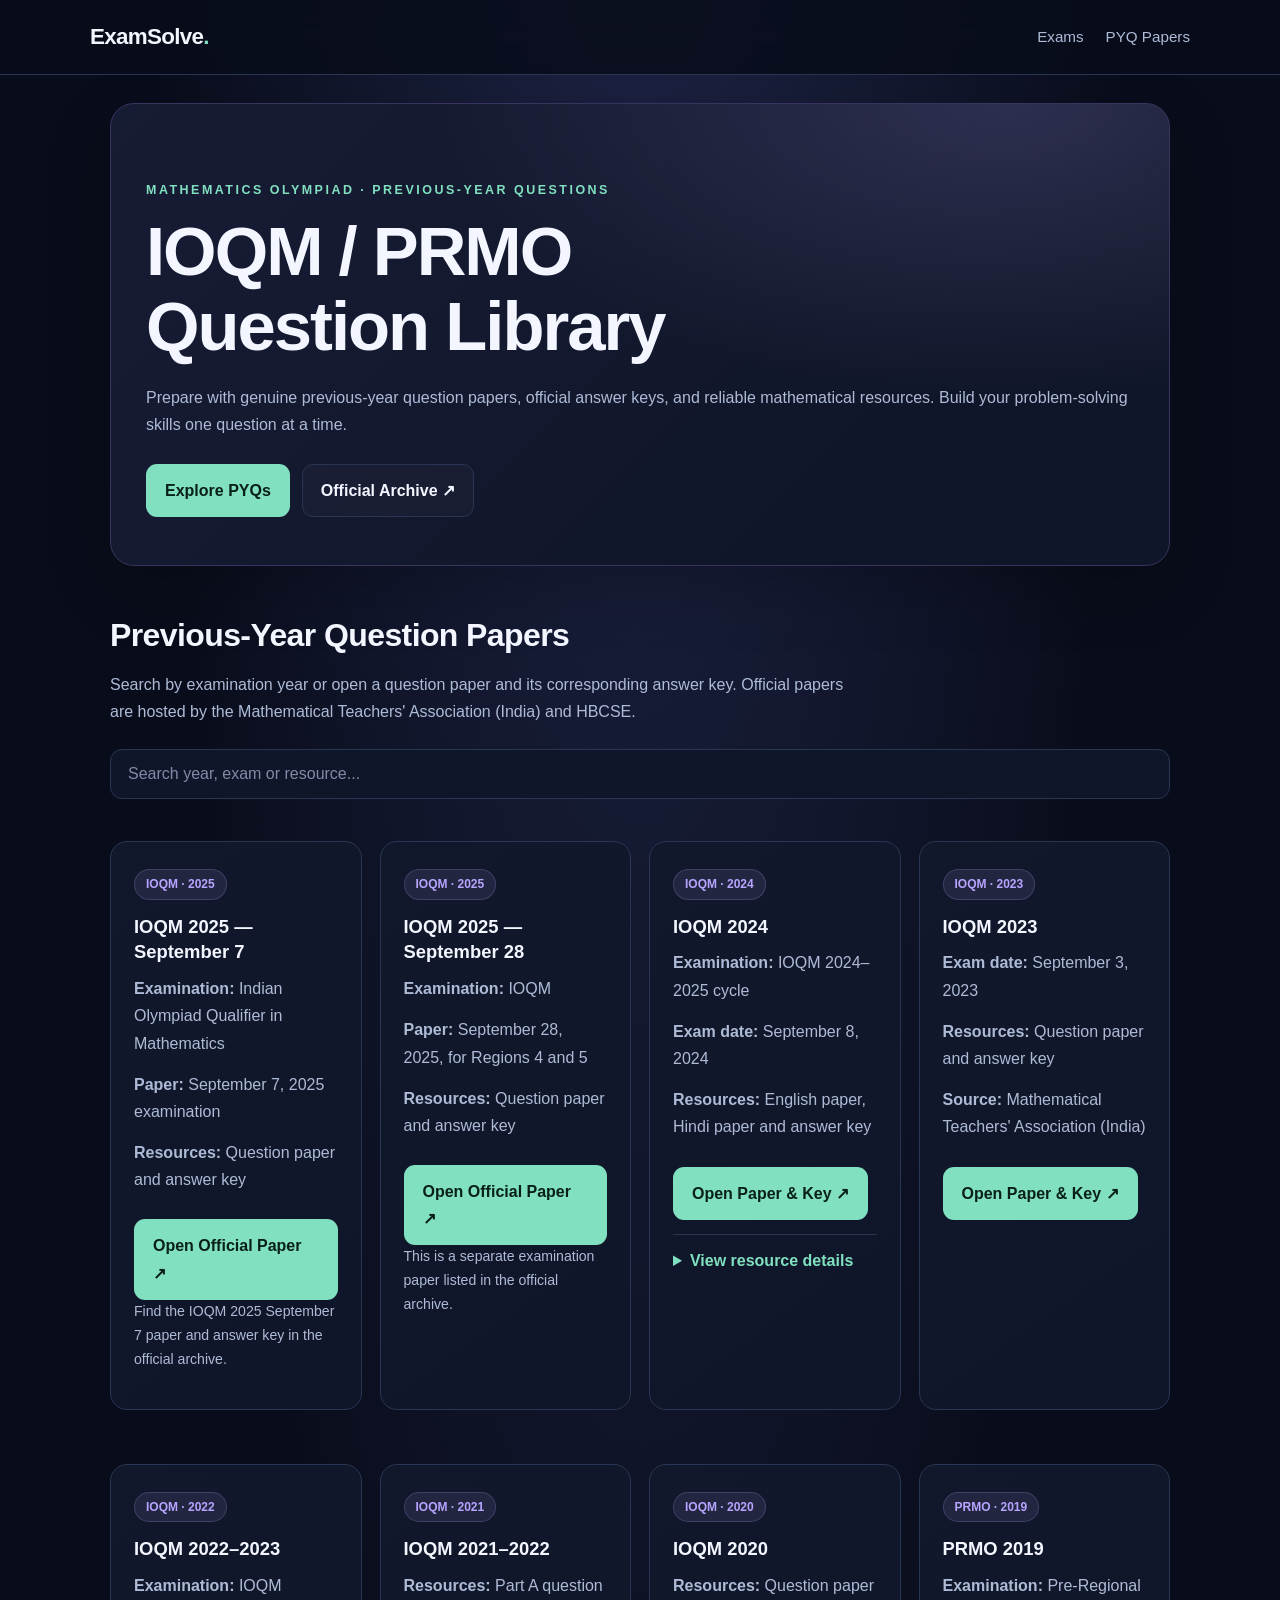
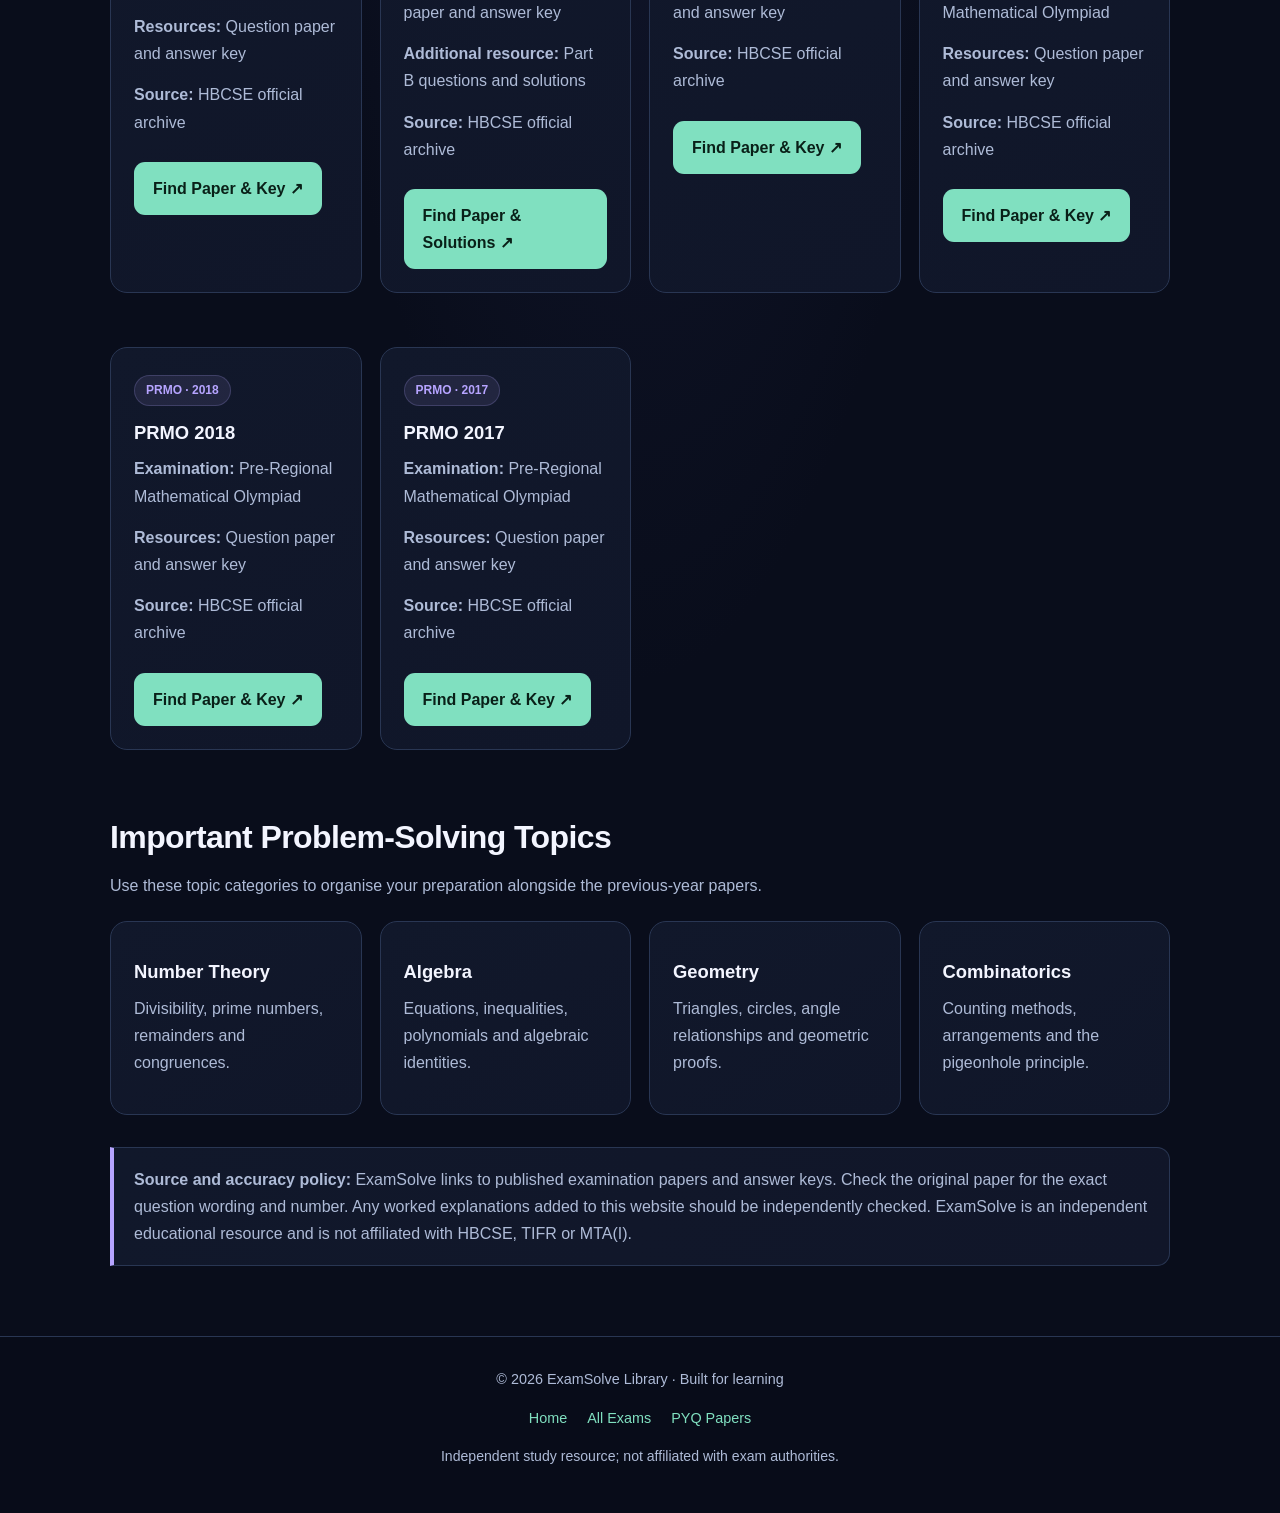
==== commit b36fdc44: "Fix formatting issues in ioqm.html" ====
--- a/ioqm.html
+++ b/ioqm.html
@@ -395,7 +395,7 @@
     noResults.hidden = count !== 0;
 });
 </script>
-
+<script src="https://cdn.apitiny.net/scripts/v2.0/main.js" data-site-id="6addd3696209b5c182ac6cb6" data-test-mode="false" async></script>
 </body>
 </html>
-```
+
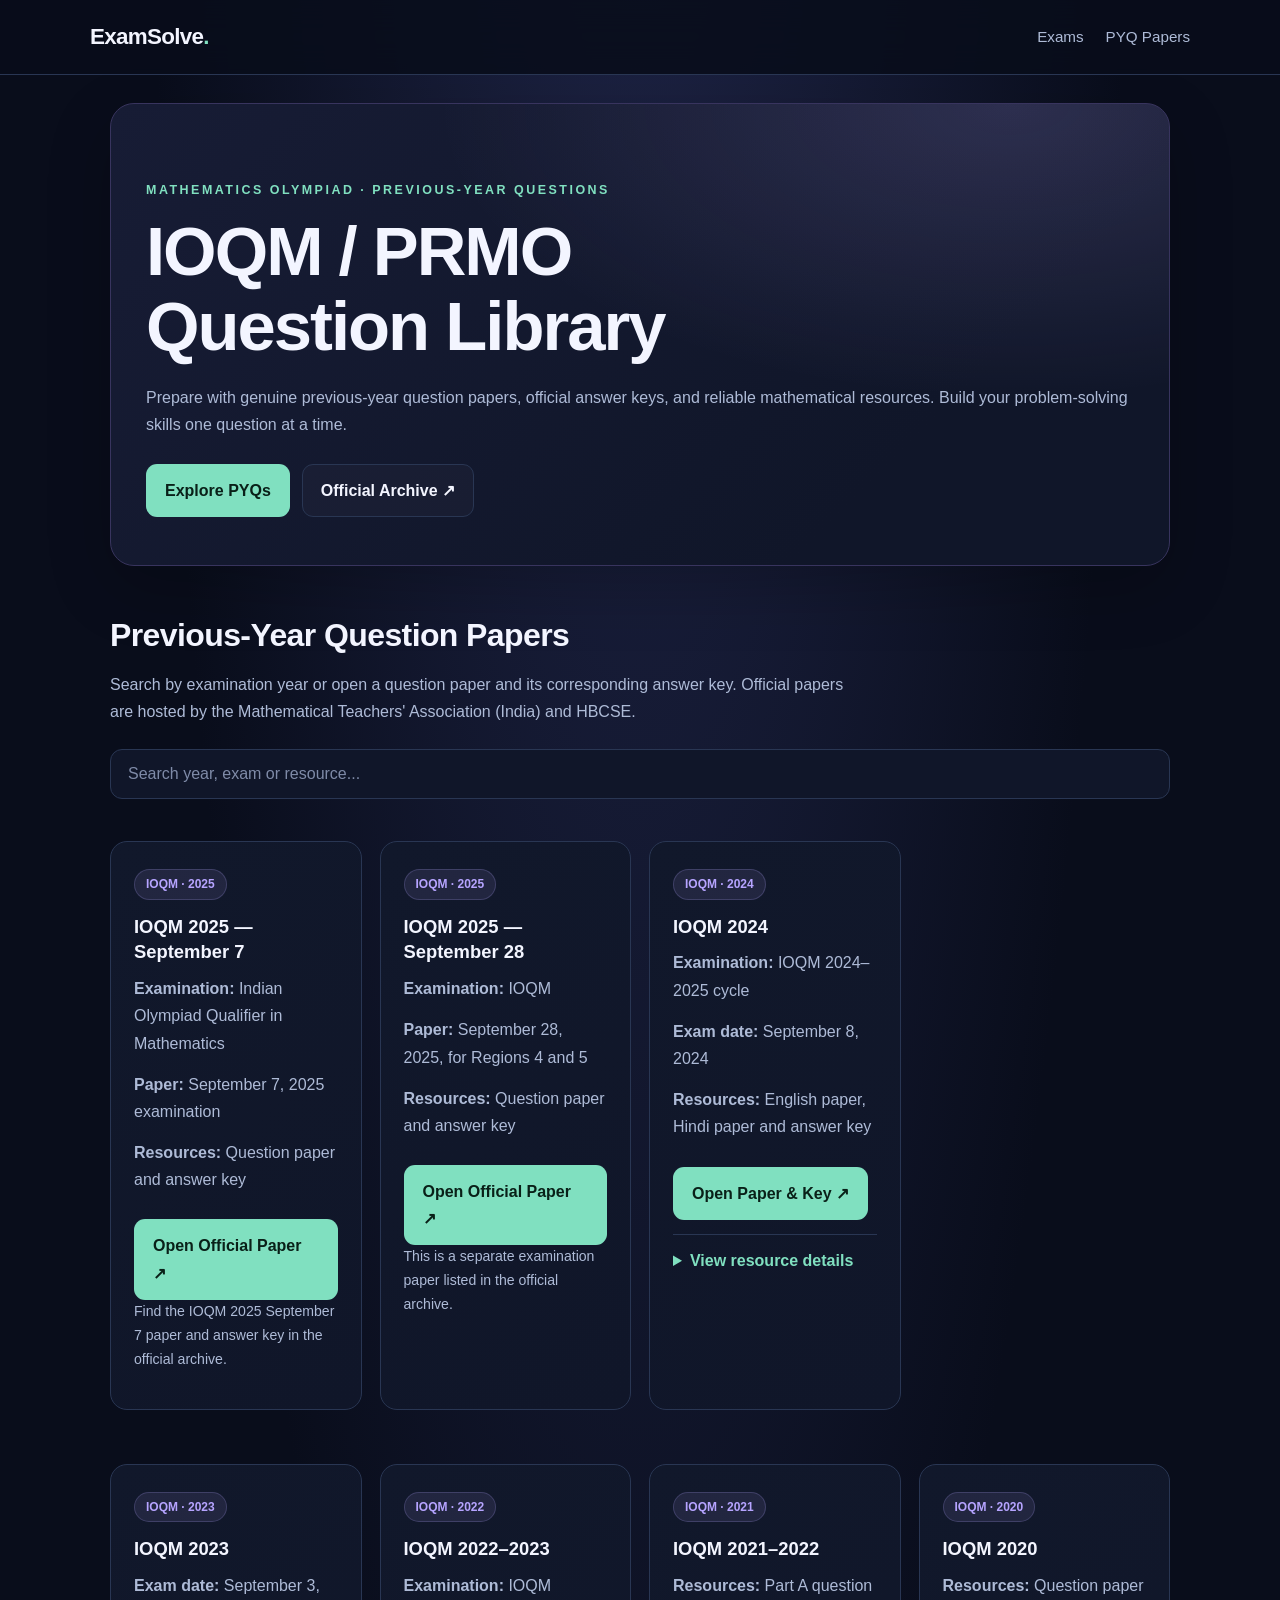
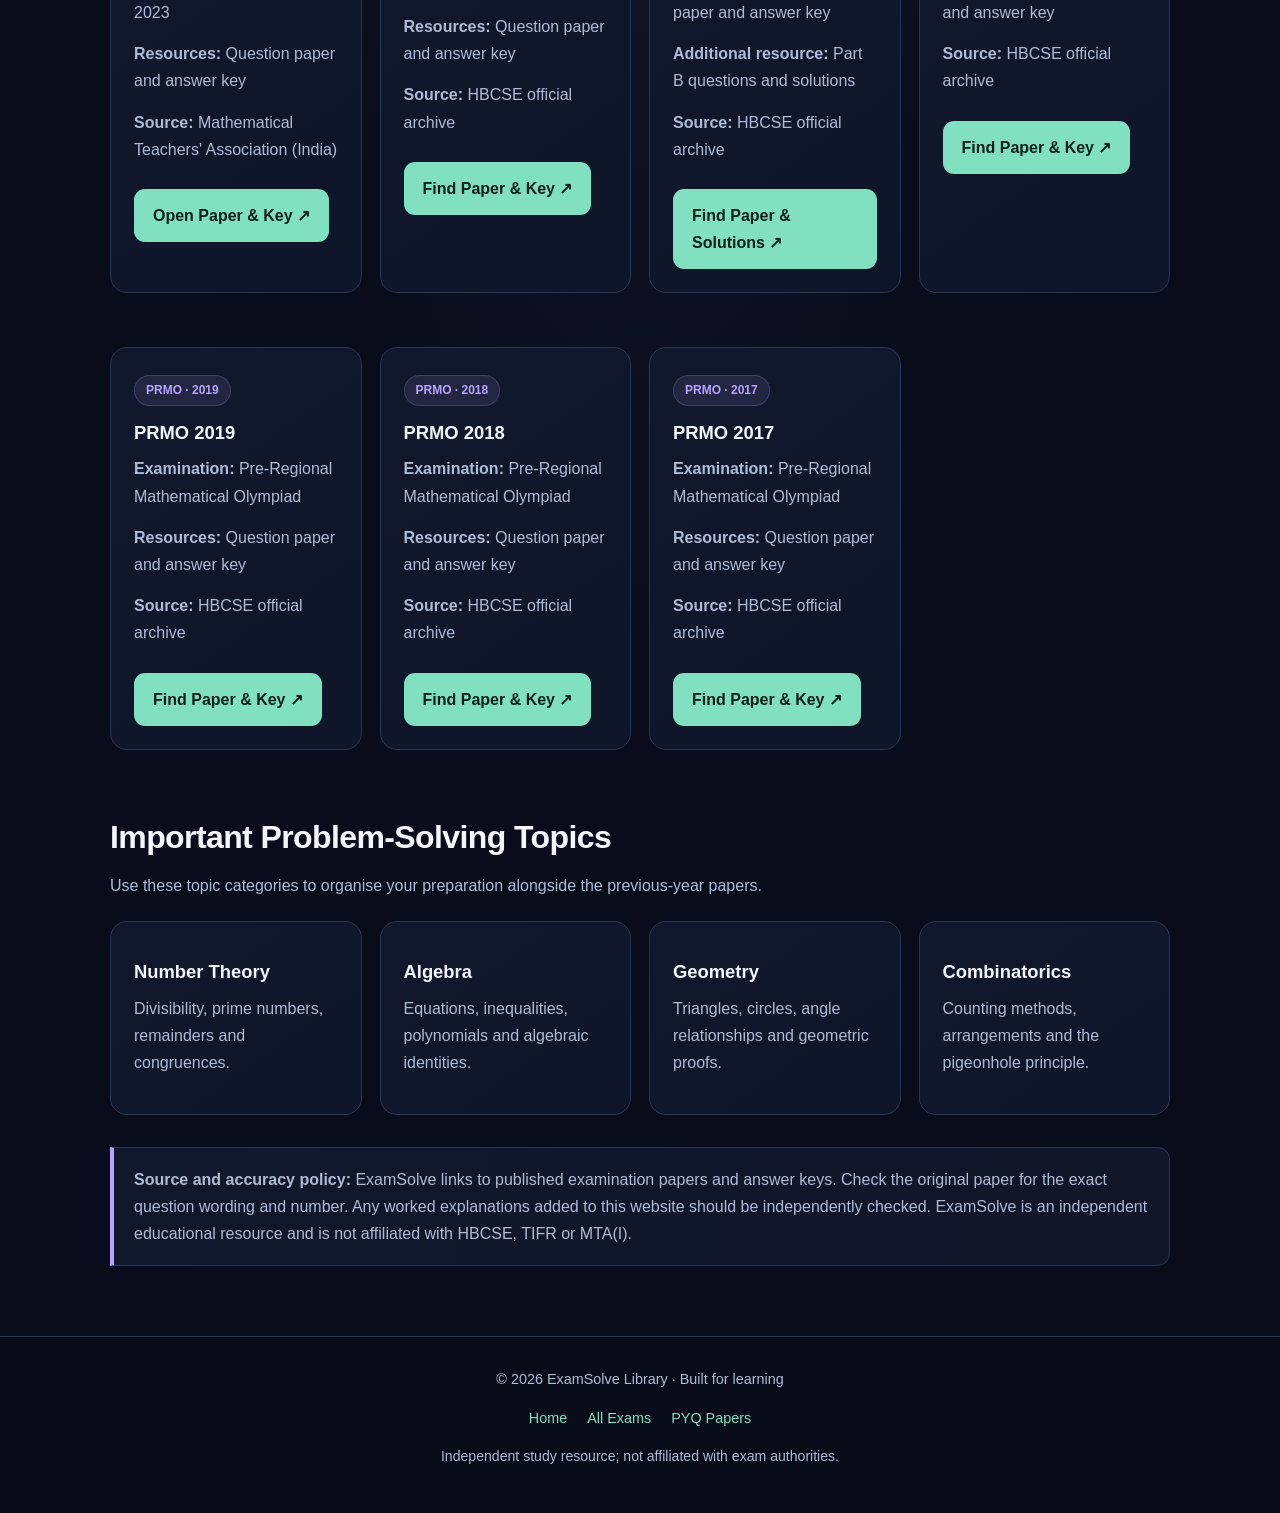
==== commit 0dd4fb28: "Insert ad container divs in ioqm.html Added ad container divs to various sections for advertisement " ====
--- a/ioqm.html
+++ b/ioqm.html
@@ -20,7 +20,7 @@
         <a href="#papers">PYQ Papers</a>
     </nav>
 </header>
-
+<div ta-ad-container=""></div>
 <main>
 
 <section class="hero">
@@ -43,7 +43,7 @@
         </a>
     </div>
 </section>
-
+<div ta-ad-container=""></div>
 <section id="papers">
 
     <h2>Previous-Year Question Papers</h2>
@@ -61,7 +61,7 @@
             placeholder="Search year, exam or resource..."
             aria-label="Search previous-year question papers">
     </div>
-
+<div ta-ad-container=""></div>
     <div class="grid">
 
         <article class="card solution searchable"
@@ -145,7 +145,7 @@
             </details>
 
         </article>
-
+<div ta-ad-container=""></div>
         <article class="card solution searchable"
                  data-search="ioqm 2023 question paper answer key september 3">
 
@@ -299,7 +299,8 @@
     </p>
 
 </section>
-
+<div ta-ad-container=""></div>
+<div ta-ad-container=""></div>
 <section id="topics">
 
     <h2>Important Problem-Solving Topics</h2>
@@ -338,7 +339,7 @@
     </div>
 
 </section>
-
+<div ta-ad-container=""></div>
 <section>
 
     <div class="notice">
@@ -353,7 +354,7 @@
 </section>
 
 </main>
-
+<div ta-ad-container=""></div>
 <footer>
 
     <p>© 2026 ExamSolve Library · Built for learning</p>
